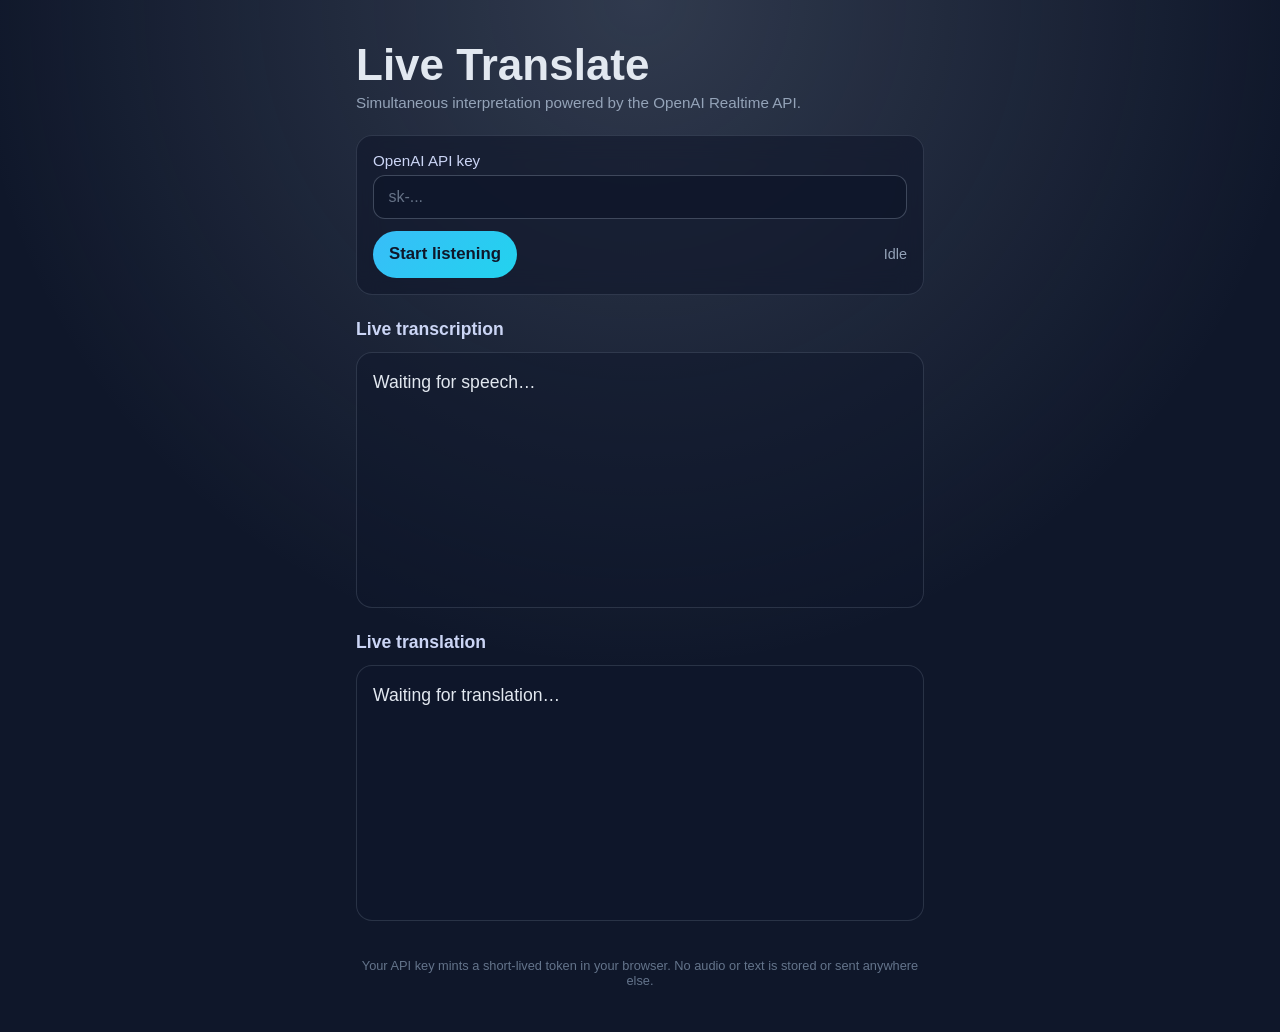
==== index.html @ 8b171644 "Initial commit" ====
<!DOCTYPE html>
<html lang="en">
<head>
  <meta charset="UTF-8">
  <meta name="viewport" content="width=device-width, initial-scale=1">
  <title>Live Translate</title>
  <link rel="stylesheet" href="styles.css">
</head>
<body>
  <main class="container">
    <header class="header">
      <h1>Live Translate</h1>
      <p class="tagline">Simultaneous interpretation powered by the OpenAI Realtime API.</p>
    </header>
    <section class="controls">
      <label class="field field--wide" for="apiKey">
        <span>OpenAI API key</span>
        <input id="apiKey" type="password" inputmode="text" autocomplete="off" placeholder="sk-..." aria-label="OpenAI API key">
      </label>
      <button id="toggle" type="button">Start listening</button>
      <p id="status" class="status status--inline">Idle</p>
    </section>
    <section class="output">
      <h2>Live transcription</h2>
      <div id="transcription" class="transcript" role="log" aria-live="polite">Waiting for speech…</div>
    </section>
    <section class="output">
      <h2>Live translation</h2>
      <div id="translation" class="transcript" role="log" aria-live="polite">Waiting for translation…</div>
    </section>
    <footer class="footer">
      <p>Your API key mints a short-lived token in your browser. No audio or text is stored or sent anywhere else.</p>
    </footer>
  </main>
  <script type="module" src="app.js"></script>
</body>
</html>
---- styles.css ----
* {
  box-sizing: border-box;
}

:root {
  color-scheme: light dark;
  font-family: 'Inter', 'Helvetica Neue', Arial, sans-serif;
  background-color: #0f172a;
  color: #e2e8f0;
}

body {
  margin: 0;
  min-height: 100vh;
  display: flex;
  justify-content: center;
  align-items: stretch;
  background: radial-gradient(circle at top, rgba(148, 163, 184, 0.25), transparent 55%), #0f172a;
}

.container {
  width: min(600px, 100%);
  padding: 2.5rem 1.5rem 2rem;
  display: flex;
  flex-direction: column;
  gap: 1.5rem;
}

.header h1 {
  margin: 0 0 0.25rem;
  font-size: clamp(2rem, 6vw, 2.75rem);
}

.header .tagline {
  margin: 0;
  font-size: 0.95rem;
  color: #94a3b8;
}

.controls {
  display: flex;
  flex-wrap: wrap;
  gap: 0.75rem;
  background: rgba(15, 23, 42, 0.6);
  padding: 1rem;
  border-radius: 1rem;
  border: 1px solid rgba(148, 163, 184, 0.2);
  backdrop-filter: blur(12px);
  align-items: flex-end;
}

.field {
  display: flex;
  flex-direction: column;
  gap: 0.35rem;
  font-size: 0.95rem;
  color: #cbd5f5;
  flex: 1 1 220px;
}

.field--wide {
  flex-basis: 100%;
}

.field input {
  width: 100%;
  padding: 0.75rem 0.9rem;
  border-radius: 0.75rem;
  border: 1px solid rgba(148, 163, 184, 0.35);
  background: rgba(15, 23, 42, 0.8);
  color: inherit;
  font-size: 1rem;
}

.field input::placeholder {
  color: rgba(148, 163, 184, 0.65);
}

.field input:focus {
  outline: none;
  border-color: #38bdf8;
  box-shadow: 0 0 0 3px rgba(56, 189, 248, 0.2);
}

button {
  appearance: none;
  border: none;
  border-radius: 999px;
  padding: 0.85rem 1rem;
  font-size: 1.05rem;
  font-weight: 600;
  color: #0f172a;
  background: linear-gradient(135deg, #38bdf8, #22d3ee);
  transition: transform 0.15s ease, box-shadow 0.15s ease;
}

button:active {
  transform: scale(0.98);
}

button:disabled {
  opacity: 0.6;
  cursor: not-allowed;
}

.status {
  margin: 0;
  font-size: 0.9rem;
  color: #94a3b8;
}

.status--inline {
  flex: 1 1 180px;
  align-self: center;
}

.output {
  display: flex;
  flex-direction: column;
  gap: 0.75rem;
}

.output h2 {
  margin: 0;
  font-size: 1.1rem;
  color: #cbd5f5;
}

.transcript {
  height: 16rem;
  padding: 1rem;
  border-radius: 1rem;
  border: 1px solid rgba(148, 163, 184, 0.2);
  background: rgba(15, 23, 42, 0.5);
  font-size: 1.1rem;
  line-height: 1.5;
  white-space: pre-wrap;
  overflow-y: auto;
  overscroll-behavior: contain;
  scroll-behavior: smooth;
}

.transcript[data-active="true"] {
  border-color: rgba(56, 189, 248, 0.5);
  box-shadow: 0 0 0 2px rgba(56, 189, 248, 0.15);
}

.footer {
  font-size: 0.8rem;
  color: #64748b;
  text-align: center;
}

@media (min-width: 900px) {
  .container {
    padding-inline: 1rem;
  }

  .status--inline {
    text-align: right;
  }
}
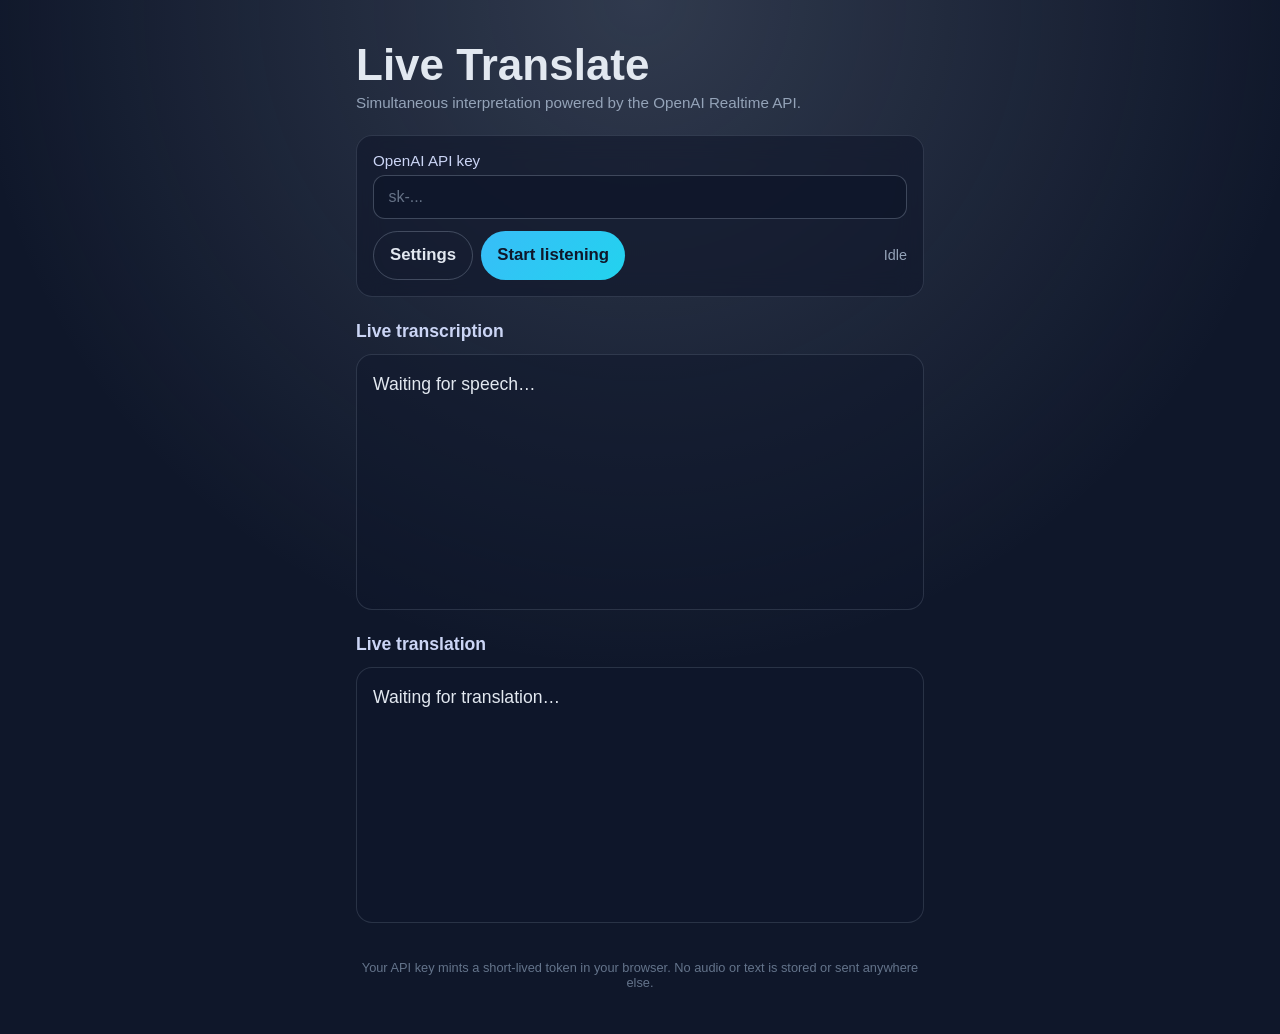
==== commit fa9dc0d0: "add settings" ====
--- a/index.html
+++ b/index.html
@@ -17,7 +17,10 @@
         <span>OpenAI API key</span>
         <input id="apiKey" type="password" inputmode="text" autocomplete="off" placeholder="sk-..." aria-label="OpenAI API key">
       </label>
-      <button id="toggle" type="button">Start listening</button>
+      <div class="control-actions">
+        <button id="settings" type="button" class="button--ghost">Settings</button>
+        <button id="toggle" type="button">Start listening</button>
+      </div>
       <p id="status" class="status status--inline">Idle</p>
     </section>
     <section class="output">
@@ -32,6 +35,76 @@
       <p>Your API key mints a short-lived token in your browser. No audio or text is stored or sent anywhere else.</p>
     </footer>
   </main>
+  <div id="settingsDialog" class="modal" role="dialog" aria-modal="true" aria-labelledby="settingsTitle" hidden>
+    <div class="modal__backdrop" data-dismiss></div>
+    <div class="modal__panel" role="document">
+      <form id="settingsForm" class="modal__form">
+        <header class="modal__header">
+          <h2 id="settingsTitle">Session settings</h2>
+          <button type="button" class="modal__close button--ghost" data-dismiss aria-label="Close settings">Close</button>
+        </header>
+        <div class="modal__body">
+          <fieldset class="modal__section">
+            <legend>Models</legend>
+            <label class="field" for="modelSelect">
+              <span>Realtime response model</span>
+              <select id="modelSelect" name="model">
+                <option value="gpt-realtime">gpt-realtime</option>
+                <option value="gpt-realtime-mini">gpt-realtime-mini</option>
+              </select>
+            </label>
+            <label class="field" for="transcriptionModel">
+              <span>Transcription model</span>
+              <select id="transcriptionModel" name="transcriptionModel">
+                <option value="gpt-4o-transcribe">gpt-4o-transcribe</option>
+                <option value="gpt-4o-mini-transcribe">gpt-4o-mini-transcribe</option>
+              </select>
+            </label>
+          </fieldset>
+          <fieldset class="modal__section">
+            <legend>Instructions</legend>
+            <label class="field" for="instructionText">
+              <span>System instructions</span>
+              <textarea id="instructionText" name="instructions" rows="5"></textarea>
+            </label>
+          </fieldset>
+          <fieldset class="modal__section">
+            <legend>Turn detection</legend>
+            <label class="field" for="turnType">
+              <span>Detection strategy</span>
+              <select id="turnType" name="turnType">
+                <option value="server_vad">Server VAD</option>
+                <option value="none">Disabled</option>
+              </select>
+            </label>
+            <label class="field field--split" for="prefixPadding">
+              <span>Prefix padding (ms)</span>
+              <input id="prefixPadding" name="prefixPadding" type="number" min="0" step="50">
+            </label>
+            <label class="field field--split" for="silenceDuration">
+              <span>Silence duration (ms)</span>
+              <input id="silenceDuration" name="silenceDuration" type="number" min="0" step="50">
+            </label>
+            <label class="field field--inline">
+              <input id="interruptResponse" name="interruptResponse" type="checkbox">
+              <span>Allow model to interrupt response on new speech</span>
+            </label>
+          </fieldset>
+          <fieldset class="modal__section">
+            <legend>Miscellaneous</legend>
+            <label class="field field--split" for="autoCommit">
+              <span>Auto commit (ms)</span>
+              <input id="autoCommit" name="autoCommit" type="number" min="0" step="500">
+            </label>
+          </fieldset>
+        </div>
+        <footer class="modal__footer">
+          <button type="button" class="button--ghost" data-dismiss>Cancel</button>
+          <button type="submit">Save changes</button>
+        </footer>
+      </form>
+    </div>
+  </div>
   <script type="module" src="app.js"></script>
 </body>
 </html>
--- a/styles.css
+++ b/styles.css
@@ -49,6 +49,12 @@
   align-items: flex-end;
 }
 
+.control-actions {
+  display: flex;
+  gap: 0.5rem;
+  flex: 1 1 220px;
+}
+
 .field {
   display: flex;
   flex-direction: column;
@@ -62,7 +68,20 @@
   flex-basis: 100%;
 }
 
-.field input {
+.field--split {
+  flex: 1 1 120px;
+}
+
+.field--inline {
+  flex-direction: row;
+  align-items: center;
+  gap: 0.5rem;
+  font-size: 0.9rem;
+}
+
+.field input[type="text"],
+.field input[type="password"],
+.field input[type="number"] {
   width: 100%;
   padding: 0.75rem 0.9rem;
   border-radius: 0.75rem;
@@ -72,14 +91,43 @@
   font-size: 1rem;
 }
 
-.field input::placeholder {
+.field input[type="text"]::placeholder,
+.field input[type="password"]::placeholder,
+.field input[type="number"]::placeholder {
   color: rgba(148, 163, 184, 0.65);
 }
 
-.field input:focus {
+.field input[type="text"]:focus,
+.field input[type="password"]:focus,
+.field input[type="number"]:focus {
   outline: none;
   border-color: #38bdf8;
   box-shadow: 0 0 0 3px rgba(56, 189, 248, 0.2);
+}
+
+.field textarea,
+.field select {
+  width: 100%;
+  padding: 0.75rem 0.9rem;
+  border-radius: 0.75rem;
+  border: 1px solid rgba(148, 163, 184, 0.35);
+  background: rgba(15, 23, 42, 0.8);
+  color: inherit;
+  font-size: 1rem;
+  resize: vertical;
+}
+
+.field textarea:focus,
+.field select:focus {
+  outline: none;
+  border-color: #38bdf8;
+  box-shadow: 0 0 0 3px rgba(56, 189, 248, 0.2);
+}
+
+.field--inline input[type="checkbox"] {
+  width: auto;
+  height: 1.1rem;
+  accent-color: #38bdf8;
 }
 
 button {
@@ -101,6 +149,17 @@
 button:disabled {
   opacity: 0.6;
   cursor: not-allowed;
+}
+
+.button--ghost {
+  background: transparent;
+  color: #e2e8f0;
+  border: 1px solid rgba(148, 163, 184, 0.35);
+}
+
+.button--ghost:focus-visible,
+.button--ghost:hover {
+  border-color: rgba(56, 189, 248, 0.6);
 }
 
 .status {
@@ -151,6 +210,89 @@
   text-align: center;
 }
 
+.modal {
+  position: fixed;
+  inset: 0;
+  display: flex;
+  justify-content: center;
+  align-items: center;
+  padding: 1.5rem;
+  z-index: 1000;
+}
+
+.modal[hidden] {
+  display: none;
+}
+
+.modal__backdrop {
+  position: absolute;
+  inset: 0;
+  background: rgba(15, 23, 42, 0.75);
+  backdrop-filter: blur(10px);
+}
+
+.modal__panel {
+  position: relative;
+  width: min(480px, 100%);
+  background: rgba(15, 23, 42, 0.95);
+  border-radius: 1.25rem;
+  border: 1px solid rgba(148, 163, 184, 0.25);
+  padding: 1.5rem;
+  display: flex;
+  flex-direction: column;
+  gap: 1rem;
+  box-shadow: 0 24px 48px rgba(15, 23, 42, 0.45);
+}
+
+.modal__header {
+  display: flex;
+  align-items: center;
+  justify-content: space-between;
+  gap: 0.75rem;
+}
+
+.modal__header h2 {
+  margin: 0;
+  font-size: 1.25rem;
+  color: #e2e8f0;
+}
+
+.modal__close {
+  padding: 0.4rem 0.8rem;
+  border-radius: 0.75rem;
+  font-size: 0.85rem;
+}
+
+.modal__body {
+  display: flex;
+  flex-direction: column;
+  gap: 1.25rem;
+  max-height: 60vh;
+  overflow-y: auto;
+  padding-right: 0.25rem;
+}
+
+.modal__section {
+  border: 1px solid rgba(148, 163, 184, 0.2);
+  border-radius: 1rem;
+  padding: 1rem;
+  display: flex;
+  flex-wrap: wrap;
+  gap: 0.75rem;
+}
+
+.modal__section legend {
+  padding: 0 0.5rem;
+  font-size: 0.85rem;
+  color: #94a3b8;
+}
+
+.modal__footer {
+  display: flex;
+  justify-content: flex-end;
+  gap: 0.75rem;
+}
+
 @media (min-width: 900px) {
   .container {
     padding-inline: 1rem;
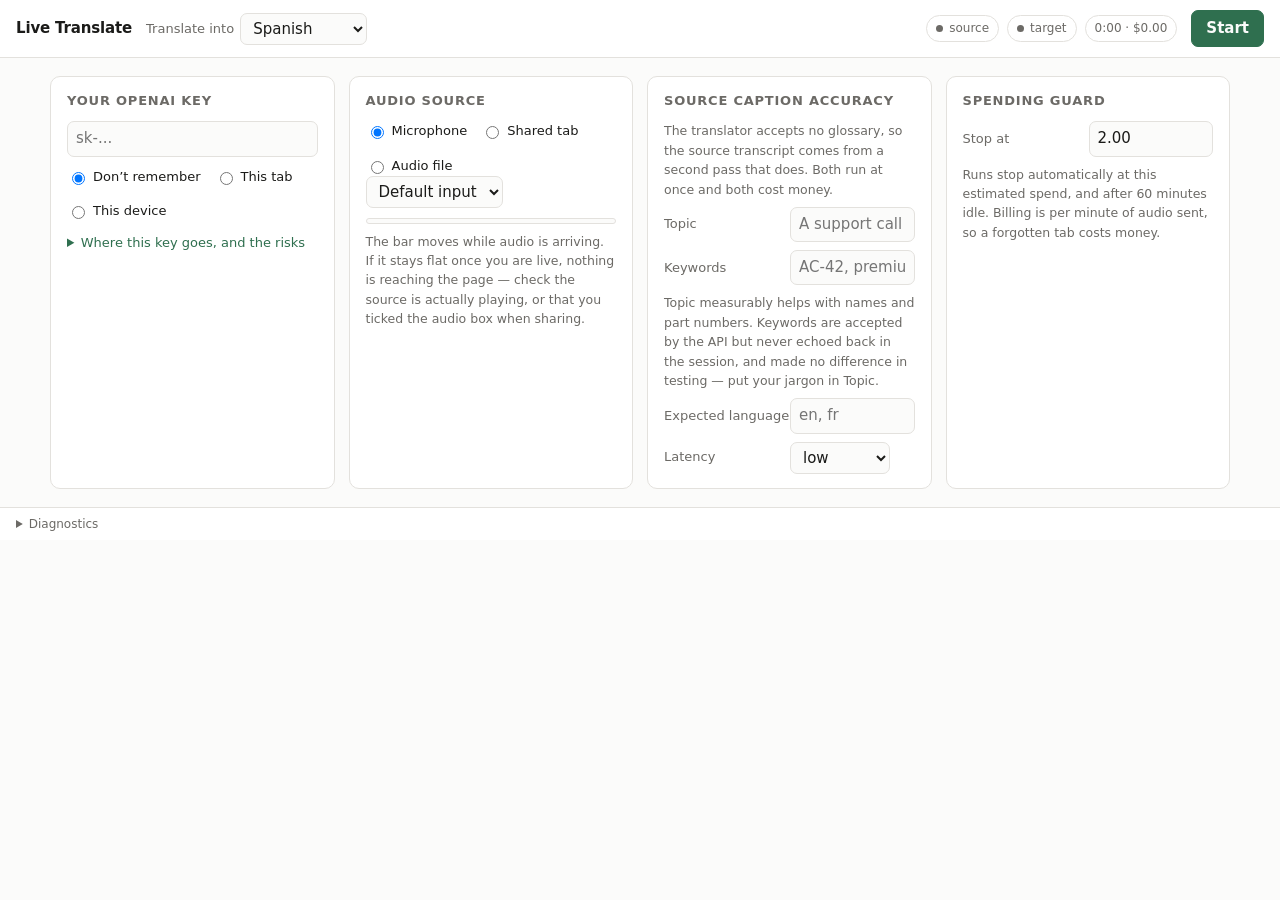
==== commit efc8893b: "Live bilingual transcription in the browser, BYOK, no backend A static page that captures audio and " ====
--- a/index.html
+++ b/index.html
@@ -1,110 +1,190 @@
-<!DOCTYPE html>
+<!doctype html>
 <html lang="en">
 <head>
-  <meta charset="UTF-8">
-  <meta name="viewport" content="width=device-width, initial-scale=1">
-  <title>Live Translate</title>
-  <link rel="stylesheet" href="styles.css">
+<meta charset="utf-8">
+<meta name="viewport" content="width=device-width, initial-scale=1">
+<title>Live Translate</title>
+<meta http-equiv="Content-Security-Policy" content="default-src 'none'; script-src 'self'; style-src 'self'; img-src 'self' data:; media-src 'self' blob:; connect-src https://api.openai.com wss://api.openai.com; worker-src 'self' blob:; base-uri 'none'; form-action 'none'">
+<link rel="stylesheet" href="./styles.css">
 </head>
 <body>
-  <main class="container">
-    <header class="header">
-      <h1>Live Translate</h1>
-      <p class="tagline">Simultaneous interpretation powered by the OpenAI Realtime API.</p>
-    </header>
-    <section class="controls">
-      <label class="field field--wide" for="apiKey">
-        <span>OpenAI API key</span>
-        <input id="apiKey" type="password" inputmode="text" autocomplete="off" placeholder="sk-..." aria-label="OpenAI API key">
-      </label>
-      <div class="control-actions">
-        <button id="settings" type="button" class="button--ghost">Settings</button>
-        <button id="toggle" type="button">Start listening</button>
-      </div>
-      <p id="status" class="status status--inline">Idle</p>
-    </section>
-    <section class="output">
-      <h2>Live transcription</h2>
-      <div id="transcription" class="transcript" role="log" aria-live="polite">Waiting for speech…</div>
-    </section>
-    <section class="output">
-      <h2>Live translation</h2>
-      <div id="translation" class="transcript" role="log" aria-live="polite">Waiting for translation…</div>
-    </section>
-    <footer class="footer">
-      <p>Your API key mints a short-lived token in your browser. No audio or text is stored or sent anywhere else.</p>
-    </footer>
-  </main>
-  <div id="settingsDialog" class="modal" role="dialog" aria-modal="true" aria-labelledby="settingsTitle" hidden>
-    <div class="modal__backdrop" data-dismiss></div>
-    <div class="modal__panel" role="document">
-      <form id="settingsForm" class="modal__form">
-        <header class="modal__header">
-          <h2 id="settingsTitle">Session settings</h2>
-          <button type="button" class="modal__close button--ghost" data-dismiss aria-label="Close settings">Close</button>
-        </header>
-        <div class="modal__body">
-          <fieldset class="modal__section">
-            <legend>Models</legend>
-            <label class="field" for="modelSelect">
-              <span>Realtime response model</span>
-              <select id="modelSelect" name="model">
-                <option value="gpt-realtime">gpt-realtime</option>
-                <option value="gpt-realtime-mini">gpt-realtime-mini</option>
-              </select>
-            </label>
-            <label class="field" for="transcriptionModel">
-              <span>Transcription model</span>
-              <select id="transcriptionModel" name="transcriptionModel">
-                <option value="gpt-4o-transcribe">gpt-4o-transcribe</option>
-                <option value="gpt-4o-mini-transcribe">gpt-4o-mini-transcribe</option>
-              </select>
-            </label>
-          </fieldset>
-          <fieldset class="modal__section">
-            <legend>Instructions</legend>
-            <label class="field" for="instructionText">
-              <span>System instructions</span>
-              <textarea id="instructionText" name="instructions" rows="5"></textarea>
-            </label>
-          </fieldset>
-          <fieldset class="modal__section">
-            <legend>Turn detection</legend>
-            <label class="field" for="turnType">
-              <span>Detection strategy</span>
-              <select id="turnType" name="turnType">
-                <option value="server_vad">Server VAD</option>
-                <option value="none">Disabled</option>
-              </select>
-            </label>
-            <label class="field field--split" for="prefixPadding">
-              <span>Prefix padding (ms)</span>
-              <input id="prefixPadding" name="prefixPadding" type="number" min="0" step="50">
-            </label>
-            <label class="field field--split" for="silenceDuration">
-              <span>Silence duration (ms)</span>
-              <input id="silenceDuration" name="silenceDuration" type="number" min="0" step="50">
-            </label>
-            <label class="field field--inline">
-              <input id="interruptResponse" name="interruptResponse" type="checkbox">
-              <span>Allow model to interrupt response on new speech</span>
-            </label>
-          </fieldset>
-          <fieldset class="modal__section">
-            <legend>Miscellaneous</legend>
-            <label class="field field--split" for="autoCommit">
-              <span>Auto commit (ms)</span>
-              <input id="autoCommit" name="autoCommit" type="number" min="0" step="500">
-            </label>
-          </fieldset>
-        </div>
-        <footer class="modal__footer">
-          <button type="button" class="button--ghost" data-dismiss>Cancel</button>
-          <button type="submit">Save changes</button>
-        </footer>
-      </form>
+
+<header class="bar">
+  <h1>Live Translate</h1>
+
+  <label class="field">
+    <span>Translate into</span>
+    <select id="lang">
+      <option value="es">Spanish</option>
+      <option value="pt">Portuguese</option>
+      <option value="fr">French</option>
+      <option value="ja">Japanese</option>
+      <option value="ru">Russian</option>
+      <option value="zh">Chinese</option>
+      <option value="de">German</option>
+      <option value="ko">Korean</option>
+      <option value="hi">Hindi</option>
+      <option value="id">Indonesian</option>
+      <option value="vi">Vietnamese</option>
+      <option value="it">Italian</option>
+      <option value="en">English</option>
+    </select>
+  </label>
+
+  <div class="spacer"></div>
+
+  <div class="meters" id="meters">
+    <button class="chip meters-toggle" id="meters-toggle" data-state="idle"
+            aria-expanded="false" aria-controls="meters-list">
+      <span id="meters-summary">0:00 &middot; $0.00</span>
+    </button>
+    <div class="meters-list" id="meters-list">
+      <span class="chip" id="chip-src" data-state="idle">source</span>
+      <span class="chip" id="chip-tgt" data-state="idle">target</span>
+      <span class="pill" id="lag" hidden></span>
+      <span class="pill" id="cost" title="Estimate at $0.034/min translate + $0.017/min transcribe. Excludes tier discounts and partial-minute rounding.">0:00 &middot; $0.00</span>
     </div>
   </div>
-  <script type="module" src="app.js"></script>
+
+  <button id="start" class="primary">Start</button>
+  <button id="stop" class="danger" hidden>Stop</button>
+</header>
+
+<main>
+  <section class="setup" id="setup">
+    <div class="grid">
+
+      <div class="card">
+        <h2>Your OpenAI key</h2>
+        <input id="key" type="password" autocomplete="off" spellcheck="false" placeholder="sk-..." aria-label="OpenAI API key">
+        <div class="row">
+          <label><input type="radio" name="store" value="none" checked> Don&rsquo;t remember</label>
+          <label><input type="radio" name="store" value="session"> This tab</label>
+          <label><input type="radio" name="store" value="local"> This device</label>
+        </div>
+        <button id="forget" class="link" hidden>Clear saved key</button>
+
+        <details class="disclose">
+          <summary>Where this key goes, and the risks</summary>
+          <p>The key is sent only to <code>api.openai.com</code>, direct from your browser. There is no
+             server in this app and nothing is logged anywhere.</p>
+          <p>It is held in page memory while the app runs, so any script injected into this page could
+             read it. There are no third-party scripts, no fonts or analytics from other origins, and a
+             Content-Security-Policy that permits network calls to OpenAI only.</p>
+          <p><strong>If you pick &ldquo;This device&rdquo;, read this.</strong> Every project published under
+             <code>yourname.github.io</code> shares one browser origin, so any other page you have ever
+             hosted there can read the saved key. That is why &ldquo;Don&rsquo;t remember&rdquo; is the
+             default. A custom domain or a dedicated account avoids it.</p>
+          <p>The CSP stops a third party being contacted, but someone who managed to inject script could
+             still exfiltrate through OpenAI itself. The real mitigation is scope: create a dedicated
+             project, issue a key with a spend limit, and revoke it when you are done.
+             <a href="https://platform.openai.com/api-keys" target="_blank" rel="noopener noreferrer">Manage keys</a></p>
+        </details>
+      </div>
+
+      <div class="card">
+        <h2>Audio source</h2>
+        <div class="row">
+          <label><input type="radio" name="src" value="mic" checked> Microphone</label>
+          <label><input type="radio" name="src" value="display"> Shared tab</label>
+          <label><input type="radio" name="src" value="file"> Audio file</label>
+        </div>
+
+        <p class="hint" id="src-unsupported" hidden></p>
+
+        <div id="mic-opts">
+          <select id="device" aria-label="Input device"><option value="">Default input</option></select>
+        </div>
+
+        <div id="display-opts" hidden>
+          <p class="hint">Chrome asks what to share when you press Start.
+             <strong>Tick &ldquo;Share tab audio&rdquo;</strong> &mdash; or &ldquo;Share system
+             audio&rdquo; if you pick a whole screen. It is easy to miss, and without it the capture
+             is completely silent.</p>
+          <p class="hint">Sharing a single <em>window</em> cannot capture audio on Windows. Choose a
+             tab or the entire screen. Chrome keeps a &ldquo;sharing&rdquo; bar on screen until you
+             stop; pressing Stop there also stops the transcript.</p>
+        </div>
+
+        <div id="file-opts" hidden>
+          <div class="drop" id="drop">
+            <input type="file" id="file" accept="audio/*" hidden>
+            <button id="pick" class="link">Choose an audio file</button>
+            <span> or drop one here</span>
+          </div>
+          <p class="hint" id="file-info" hidden></p>
+          <p class="hint">Played at normal speed, exactly as if spoken. These are realtime models, so
+             there is no fast-forward.</p>
+        </div>
+
+        <div id="level-wrap">
+          <div class="level"><i id="level"></i></div>
+          <p class="hint">The bar moves while audio is arriving. If it stays flat once you are live,
+             nothing is reaching the page &mdash; check the source is actually playing, or that you
+             ticked the audio box when sharing.</p>
+        </div>
+      </div>
+
+      <div class="card">
+        <h2>Source caption accuracy</h2>
+        <p class="hint">The translator accepts no glossary, so the source transcript comes from a
+           second pass that does. Both run at once and both cost money.</p>
+        <label class="field"><span>Topic</span>
+          <input id="prompt" type="text" placeholder="A support call about the premium plan">
+        </label>
+        <label class="field"><span>Keywords</span>
+          <input id="keywords" type="text" placeholder="AC-42, premium plan, billing">
+        </label>
+        <p class="hint">Topic measurably helps with names and part numbers. Keywords are accepted by
+           the API but never echoed back in the session, and made no difference in testing &mdash;
+           put your jargon in Topic.</p>
+        <label class="field"><span>Expected languages</span>
+          <input id="languages" type="text" placeholder="en, fr">
+        </label>
+        <label class="field"><span>Latency</span>
+          <select id="delay">
+            <option value="minimal">minimal</option>
+            <option value="low" selected>low</option>
+            <option value="medium">medium</option>
+            <option value="high">high</option>
+            <option value="xhigh">xhigh</option>
+          </select>
+        </label>
+      </div>
+
+      <div class="card">
+        <h2>Spending guard</h2>
+        <label class="field"><span>Stop at</span>
+          <input id="budget" type="number" min="0.1" step="0.1" value="2.00">
+        </label>
+        <p class="hint">Runs stop automatically at this estimated spend, and after 60 minutes idle.
+           Billing is per minute of audio sent, so a forgotten tab costs money.</p>
+      </div>
+
+    </div>
+  </section>
+
+  <section class="stage" id="stage" hidden>
+    <div class="col">
+      <h2 id="src-title">Source</h2>
+      <div class="scroll" id="src-scroll"></div>
+      <button class="jump" id="src-jump" hidden>&darr; Jump to live</button>
+    </div>
+    <div class="col">
+      <h2 id="tgt-title">Translation</h2>
+      <div class="scroll" id="tgt-scroll"></div>
+      <button class="jump" id="tgt-jump" hidden>&darr; Jump to live</button>
+    </div>
+  </section>
+
+  <p class="notice" id="notice" hidden></p>
+
+  <details class="diag">
+    <summary>Diagnostics</summary>
+    <div id="log" class="log"></div>
+  </details>
+</main>
+
+<script type="module" src="./js/app.js"></script>
 </body>
 </html>
--- a/styles.css
+++ b/styles.css
@@ -1,304 +1,332 @@
-* {
-  box-sizing: border-box;
-}
-
 :root {
+  --bg: #fbfbfa;
+  --panel: #ffffff;
+  --ink: #1b1b19;
+  --muted: #6c6a66;
+  --line: #e3e1dd;
+  --accent: #2f6f4f;
+  --danger: #9a3412;
+  --live: #b45309;
+  --radius: 10px;
   color-scheme: light dark;
-  font-family: 'Inter', 'Helvetica Neue', Arial, sans-serif;
-  background-color: #0f172a;
-  color: #e2e8f0;
-}
+}
+
+@media (prefers-color-scheme: dark) {
+  :root {
+    --bg: #17171a;
+    --panel: #1f1f23;
+    --ink: #ececea;
+    --muted: #9d9b96;
+    --line: #33333a;
+    --accent: #6ee7a8;
+    --danger: #fca5a5;
+    --live: #fbbf24;
+  }
+}
+
+* { box-sizing: border-box; }
+
+/* A hidden attribute must win over the display rules below; .stage sets
+   display:grid, which otherwise beats the UA stylesheet's [hidden]. */
+[hidden] { display: none !important; }
 
 body {
   margin: 0;
-  min-height: 100vh;
-  display: flex;
-  justify-content: center;
-  align-items: stretch;
-  background: radial-gradient(circle at top, rgba(148, 163, 184, 0.25), transparent 55%), #0f172a;
-}
-
-.container {
-  width: min(600px, 100%);
-  padding: 2.5rem 1.5rem 2rem;
+  background: var(--bg);
+  color: var(--ink);
+  font: 15px/1.55 ui-sans-serif, system-ui, -apple-system, "Segoe UI", Roboto, sans-serif;
   display: flex;
   flex-direction: column;
-  gap: 1.5rem;
-}
-
-.header h1 {
-  margin: 0 0 0.25rem;
-  font-size: clamp(2rem, 6vw, 2.75rem);
-}
-
-.header .tagline {
-  margin: 0;
-  font-size: 0.95rem;
-  color: #94a3b8;
-}
-
-.controls {
-  display: flex;
-  flex-wrap: wrap;
-  gap: 0.75rem;
-  background: rgba(15, 23, 42, 0.6);
-  padding: 1rem;
-  border-radius: 1rem;
-  border: 1px solid rgba(148, 163, 184, 0.2);
-  backdrop-filter: blur(12px);
-  align-items: flex-end;
-}
-
-.control-actions {
-  display: flex;
-  gap: 0.5rem;
-  flex: 1 1 220px;
-}
-
-.field {
-  display: flex;
-  flex-direction: column;
-  gap: 0.35rem;
-  font-size: 0.95rem;
-  color: #cbd5f5;
-  flex: 1 1 220px;
-}
-
-.field--wide {
-  flex-basis: 100%;
-}
-
-.field--split {
-  flex: 1 1 120px;
-}
-
-.field--inline {
-  flex-direction: row;
-  align-items: center;
-  gap: 0.5rem;
-  font-size: 0.9rem;
-}
-
-.field input[type="text"],
-.field input[type="password"],
-.field input[type="number"] {
-  width: 100%;
-  padding: 0.75rem 0.9rem;
-  border-radius: 0.75rem;
-  border: 1px solid rgba(148, 163, 184, 0.35);
-  background: rgba(15, 23, 42, 0.8);
-  color: inherit;
-  font-size: 1rem;
-}
-
-.field input[type="text"]::placeholder,
-.field input[type="password"]::placeholder,
-.field input[type="number"]::placeholder {
-  color: rgba(148, 163, 184, 0.65);
-}
-
-.field input[type="text"]:focus,
-.field input[type="password"]:focus,
-.field input[type="number"]:focus {
-  outline: none;
-  border-color: #38bdf8;
-  box-shadow: 0 0 0 3px rgba(56, 189, 248, 0.2);
-}
-
-.field textarea,
-.field select {
-  width: 100%;
-  padding: 0.75rem 0.9rem;
-  border-radius: 0.75rem;
-  border: 1px solid rgba(148, 163, 184, 0.35);
-  background: rgba(15, 23, 42, 0.8);
-  color: inherit;
-  font-size: 1rem;
-  resize: vertical;
-}
-
-.field textarea:focus,
-.field select:focus {
-  outline: none;
-  border-color: #38bdf8;
-  box-shadow: 0 0 0 3px rgba(56, 189, 248, 0.2);
-}
-
-.field--inline input[type="checkbox"] {
-  width: auto;
-  height: 1.1rem;
-  accent-color: #38bdf8;
-}
-
-button {
-  appearance: none;
-  border: none;
-  border-radius: 999px;
-  padding: 0.85rem 1rem;
-  font-size: 1.05rem;
-  font-weight: 600;
-  color: #0f172a;
-  background: linear-gradient(135deg, #38bdf8, #22d3ee);
-  transition: transform 0.15s ease, box-shadow 0.15s ease;
-}
-
-button:active {
-  transform: scale(0.98);
-}
-
-button:disabled {
-  opacity: 0.6;
-  cursor: not-allowed;
-}
-
-.button--ghost {
-  background: transparent;
-  color: #e2e8f0;
-  border: 1px solid rgba(148, 163, 184, 0.35);
-}
-
-.button--ghost:focus-visible,
-.button--ghost:hover {
-  border-color: rgba(56, 189, 248, 0.6);
-}
-
-.status {
-  margin: 0;
-  font-size: 0.9rem;
-  color: #94a3b8;
-}
-
-.status--inline {
-  flex: 1 1 180px;
-  align-self: center;
-}
-
-.output {
-  display: flex;
-  flex-direction: column;
-  gap: 0.75rem;
-}
-
-.output h2 {
-  margin: 0;
-  font-size: 1.1rem;
-  color: #cbd5f5;
-}
-
-.transcript {
-  height: 16rem;
-  padding: 1rem;
-  border-radius: 1rem;
-  border: 1px solid rgba(148, 163, 184, 0.2);
-  background: rgba(15, 23, 42, 0.5);
-  font-size: 1.1rem;
-  line-height: 1.5;
-  white-space: pre-wrap;
-  overflow-y: auto;
-  overscroll-behavior: contain;
-  scroll-behavior: smooth;
-}
-
-.transcript[data-active="true"] {
-  border-color: rgba(56, 189, 248, 0.5);
-  box-shadow: 0 0 0 2px rgba(56, 189, 248, 0.15);
-}
-
-.footer {
-  font-size: 0.8rem;
-  color: #64748b;
-  text-align: center;
-}
-
-.modal {
-  position: fixed;
-  inset: 0;
-  display: flex;
-  justify-content: center;
-  align-items: center;
-  padding: 1.5rem;
-  z-index: 1000;
-}
-
-.modal[hidden] {
-  display: none;
-}
-
-.modal__backdrop {
-  position: absolute;
-  inset: 0;
-  background: rgba(15, 23, 42, 0.75);
-  backdrop-filter: blur(10px);
-}
-
-.modal__panel {
-  position: relative;
-  width: min(480px, 100%);
-  background: rgba(15, 23, 42, 0.95);
-  border-radius: 1.25rem;
-  border: 1px solid rgba(148, 163, 184, 0.25);
-  padding: 1.5rem;
-  display: flex;
-  flex-direction: column;
-  gap: 1rem;
-  box-shadow: 0 24px 48px rgba(15, 23, 42, 0.45);
-}
-
-.modal__header {
+  min-height: 100vh;
+  /* 100vh on mobile measures to *behind* the collapsing address bar, so the
+     bottom of the page is cut off and shifts as it hides. dvh tracks it. */
+  min-height: 100dvh;
+  /* Scrolling up in a transcript must not trigger pull-to-refresh: reloading
+     the page mid-session would drop a live run. */
+  overscroll-behavior-y: none;
+}
+
+/* ---------- top bar ---------- */
+
+.bar {
   display: flex;
   align-items: center;
-  justify-content: space-between;
-  gap: 0.75rem;
-}
-
-.modal__header h2 {
+  gap: 14px;
+  flex-wrap: wrap;
+  padding: 10px 16px;
+  background: var(--panel);
+  border-bottom: 1px solid var(--line);
+  position: sticky;
+  top: 0;
+  z-index: 5;
+}
+
+.bar h1 {
+  font-size: 15px;
+  font-weight: 650;
   margin: 0;
-  font-size: 1.25rem;
-  color: #e2e8f0;
-}
-
-.modal__close {
-  padding: 0.4rem 0.8rem;
-  border-radius: 0.75rem;
-  font-size: 0.85rem;
-}
-
-.modal__body {
-  display: flex;
-  flex-direction: column;
-  gap: 1.25rem;
-  max-height: 60vh;
+  letter-spacing: -0.01em;
+}
+
+.spacer { flex: 1; }
+
+.field { display: inline-flex; align-items: center; gap: 6px; }
+.field > span { color: var(--muted); font-size: 13px; white-space: nowrap; }
+
+select, input[type="text"], input[type="password"], input[type="number"] {
+  font: inherit;
+  color: var(--ink);
+  background: var(--bg);
+  border: 1px solid var(--line);
+  border-radius: 7px;
+  padding: 5px 8px;
+  min-width: 0;
+}
+
+input[type="text"], input[type="password"] { width: 100%; }
+
+button {
+  font: inherit;
+  border-radius: 7px;
+  border: 1px solid var(--line);
+  background: var(--bg);
+  color: var(--ink);
+  padding: 6px 14px;
+  cursor: pointer;
+}
+button:hover { border-color: var(--muted); }
+button.primary { background: var(--accent); border-color: var(--accent); color: var(--bg); font-weight: 600; }
+button.danger { background: transparent; border-color: var(--danger); color: var(--danger); font-weight: 600; }
+button.link { border: 0; background: none; color: var(--accent); padding: 0; text-decoration: underline; }
+button:disabled { opacity: 0.5; cursor: not-allowed; }
+
+.meters { display: flex; align-items: center; gap: 8px; position: relative; }
+.meters-list { display: flex; align-items: center; gap: 8px; }
+/* Desktop shows every meter inline; the toggle only exists for narrow screens. */
+.meters-toggle { display: none; }
+
+.chip, .pill {
+  font-size: 12px;
+  font-variant-numeric: tabular-nums;
+  padding: 3px 9px;
+  border-radius: 999px;
+  border: 1px solid var(--line);
+  color: var(--muted);
+  white-space: nowrap;
+}
+
+.chip::before {
+  content: "";
+  display: inline-block;
+  width: 7px; height: 7px;
+  margin-right: 6px;
+  border-radius: 50%;
+  background: var(--muted);
+  vertical-align: baseline;
+}
+.chip[data-state="live"]::before { background: var(--accent); }
+.chip[data-state="connecting"]::before,
+.chip[data-state="reconnecting"]::before { background: var(--live); }
+.chip[data-state="error"]::before { background: var(--danger); }
+
+/* ---------- setup ---------- */
+
+main { flex: 1; display: flex; flex-direction: column; min-height: 0; }
+
+.setup { padding: 18px 16px; overflow-y: auto; }
+
+.grid {
+  display: grid;
+  gap: 14px;
+  grid-template-columns: repeat(auto-fit, minmax(280px, 1fr));
+  max-width: 1180px;
+  margin: 0 auto;
+}
+
+.card {
+  background: var(--panel);
+  border: 1px solid var(--line);
+  border-radius: var(--radius);
+  padding: 14px 16px;
+}
+
+.card h2 { font-size: 13px; margin: 0 0 10px; text-transform: uppercase; letter-spacing: 0.06em; color: var(--muted); }
+.card .field { display: flex; margin-top: 8px; }
+.card .field > span { width: 120px; flex: none; }
+
+.row { display: flex; gap: 14px; flex-wrap: wrap; margin-top: 10px; font-size: 13px; }
+.row label { display: inline-flex; align-items: center; gap: 5px; }
+
+.hint { color: var(--muted); font-size: 12.5px; margin: 8px 0 0; }
+
+.disclose { margin-top: 12px; font-size: 13px; }
+.disclose summary { cursor: pointer; color: var(--accent); }
+.disclose p { color: var(--muted); font-size: 12.5px; }
+.disclose code { font-size: 12px; }
+.disclose a { color: var(--accent); }
+
+.level { height: 6px; background: var(--bg); border: 1px solid var(--line); border-radius: 999px; margin-top: 10px; overflow: hidden; }
+.level i { display: block; height: 100%; width: calc(var(--level, 0) * 100%); background: var(--accent); transition: width 90ms linear; }
+
+.drop { border: 1.5px dashed var(--line); border-radius: var(--radius); padding: 18px; text-align: center; color: var(--muted); font-size: 13px; }
+.drop.over { border-color: var(--accent); color: var(--ink); }
+
+/* ---------- transcript stage ---------- */
+
+.stage {
+  flex: 1;
+  display: grid;
+  grid-template-columns: 1fr 1fr;
+  gap: 1px;
+  background: var(--line);
+  min-height: 0;
+}
+
+.col { background: var(--bg); display: flex; flex-direction: column; min-height: 0; position: relative; }
+
+.col h2 {
+  font-size: 12px;
+  margin: 0;
+  padding: 8px 16px;
+  text-transform: uppercase;
+  letter-spacing: 0.06em;
+  color: var(--muted);
+  border-bottom: 1px solid var(--line);
+  background: var(--panel);
+}
+
+.scroll {
+  flex: 1; overflow-y: auto; padding: 14px 16px 28px; scroll-behavior: smooth;
+  overscroll-behavior: contain;   /* keep scroll chaining inside the column */
+}
+
+.line { margin: 0 0 10px; font-size: 17px; line-height: 1.5; }
+.line.final { color: var(--ink); }
+.line.live { color: var(--muted); }
+.line.live::after {
+  content: "";
+  display: inline-block;
+  width: 2px; height: 1em;
+  margin-left: 2px;
+  background: var(--live);
+  vertical-align: -0.15em;
+  animation: blink 1.1s steps(2, start) infinite;
+}
+@keyframes blink { to { visibility: hidden; } }
+
+.stamp {
+  font-size: 11px;
+  font-variant-numeric: tabular-nums;
+  color: var(--muted);
+  margin-right: 8px;
+  opacity: 0.65;
+}
+
+.divider {
+  text-align: center;
+  font-size: 11.5px;
+  color: var(--muted);
+  margin: 14px 0;
+  border-top: 1px solid var(--line);
+  padding-top: 8px;
+}
+
+.jump {
+  position: absolute;
+  bottom: 14px;
+  left: 50%;
+  transform: translateX(-50%);
+  font-size: 12px;
+  padding: 5px 12px;
+  background: var(--panel);
+  box-shadow: 0 2px 10px rgb(0 0 0 / 0.14);
+}
+
+/* ---------- notices + diagnostics ---------- */
+
+.notice {
+  margin: 0;
+  padding: 10px 16px;
+  background: var(--panel);
+  border-top: 1px solid var(--line);
+  color: var(--danger);
+  font-size: 13px;
+}
+
+.diag { border-top: 1px solid var(--line); background: var(--panel); font-size: 12px; }
+.diag summary { cursor: pointer; padding: 7px 16px; color: var(--muted); }
+.log {
+  max-height: 190px;
   overflow-y: auto;
-  padding-right: 0.25rem;
-}
-
-.modal__section {
-  border: 1px solid rgba(148, 163, 184, 0.2);
-  border-radius: 1rem;
-  padding: 1rem;
-  display: flex;
-  flex-wrap: wrap;
-  gap: 0.75rem;
-}
-
-.modal__section legend {
-  padding: 0 0.5rem;
-  font-size: 0.85rem;
-  color: #94a3b8;
-}
-
-.modal__footer {
-  display: flex;
-  justify-content: flex-end;
-  gap: 0.75rem;
-}
-
-@media (min-width: 900px) {
-  .container {
-    padding-inline: 1rem;
+  padding: 0 16px 12px;
+  font-family: ui-monospace, SFMono-Regular, Menlo, Consolas, monospace;
+  font-size: 11.5px;
+  color: var(--muted);
+  white-space: pre-wrap;
+}
+
+@media (max-width: 720px) {
+  .stage { grid-template-columns: 1fr; grid-template-rows: 1fr 1fr; }
+  .bar { gap: 10px; }
+
+  /* iOS Safari force-zooms the page whenever a focused field is under 16px,
+     which jolts the layout on every tap into the key box. */
+  select,
+  input[type="text"], input[type="password"], input[type="number"] {
+    font-size: 16px;
+    padding: 10px 12px;
   }
 
-  .status--inline {
-    text-align: right;
+  /* 44px is the smallest reliably tappable target; the defaults here were
+     13-37px. Labels wrap their radio, so growing the label grows the target. */
+  button { min-height: 44px; padding: 10px 18px; }
+  button.link { min-height: 0; padding: 0; }
+
+  .row { gap: 6px 18px; }
+  .row label { min-height: 44px; padding: 4px 2px; }
+  input[type="radio"] { width: 18px; height: 18px; }
+
+  .disclose summary,
+  .diag summary { min-height: 44px; display: flex; align-items: center; }
+
+  /* The four meters wrapped onto their own row, costing ~100px of a phone
+     screen. Collapse them behind one chip that still carries the two things
+     worth glancing at: an aggregate status dot and the running cost. */
+  /* Fit the whole bar on one row. Collapsing the chips alone made it taller,
+     not shorter, because a 44px tap target costs more than four small chips
+     saved -- so the decorative text goes as well. The app has one purpose and
+     the tab title already names it. */
+  .bar h1 { display: none; }
+  .bar .field > span { display: none; }
+  .bar { flex-wrap: nowrap; padding: 8px 12px; }
+  .bar .field { flex: 1; min-width: 0; }
+  .bar select { width: 100%; }
+
+  .meters-toggle { display: inline-flex; align-items: center; cursor: pointer; }
+  .meters-list { display: none; }
+  .meters[data-open="true"] .meters-list {
+    display: flex;
+    /* One meter per line. Wrapping four pills of different widths against the
+       right edge reads as debris rather than a panel. */
+    flex-direction: column;
+    align-items: stretch;
+    gap: 6px;
+    /* Float it over the page rather than pushing the header taller, which
+       would give back the space we just reclaimed. */
+    position: absolute;
+    top: calc(100% + 10px);
+    right: 0;
+    z-index: 6;
+    min-width: 190px;
+    padding: 10px;
+    background: var(--panel);
+    border: 1px solid var(--line);
+    border-radius: var(--radius);
+    box-shadow: 0 8px 24px rgb(0 0 0 / 0.32);
   }
-}
+  .meters[data-open="true"] .meters-toggle { border-color: var(--muted); }
+
+  /* Stack each label above its field instead of squeezing both onto one line. */
+  .card .field { flex-wrap: wrap; gap: 4px; }
+  .card .field > span { width: 100%; }
+}
